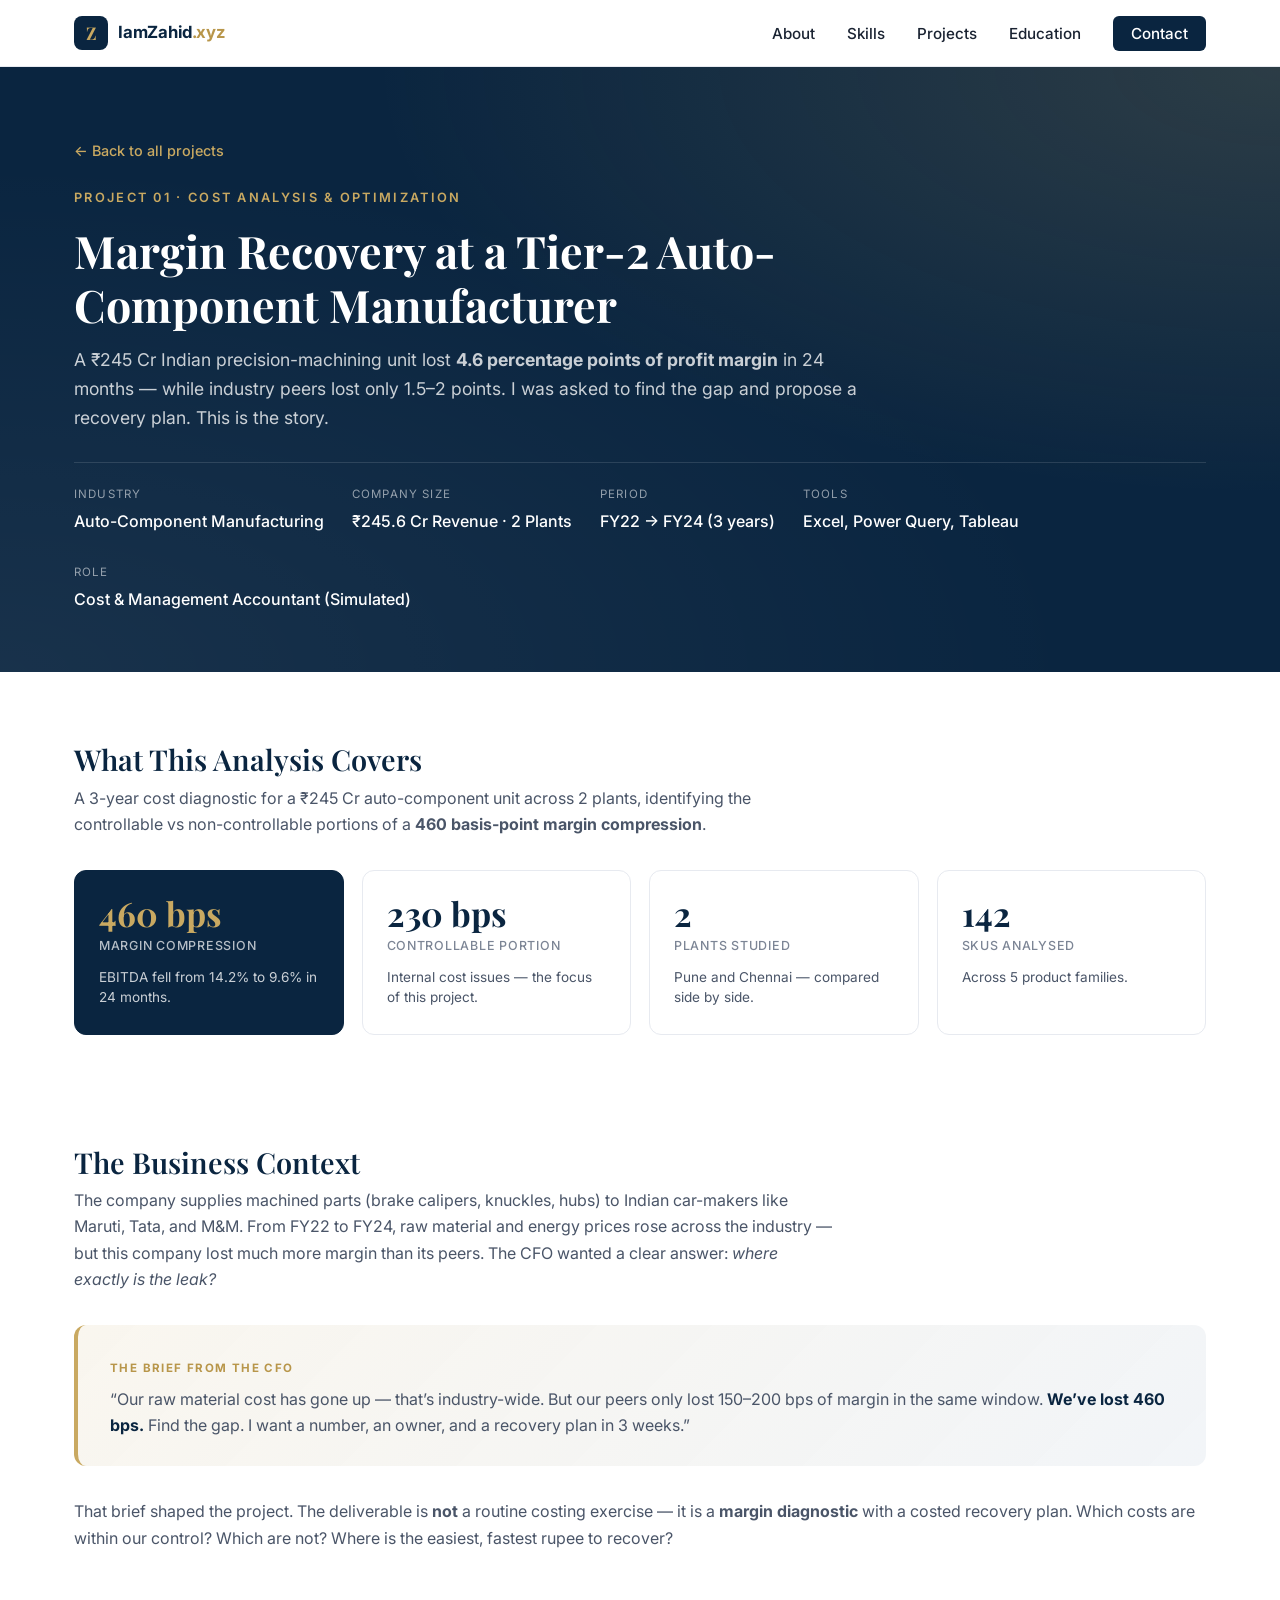
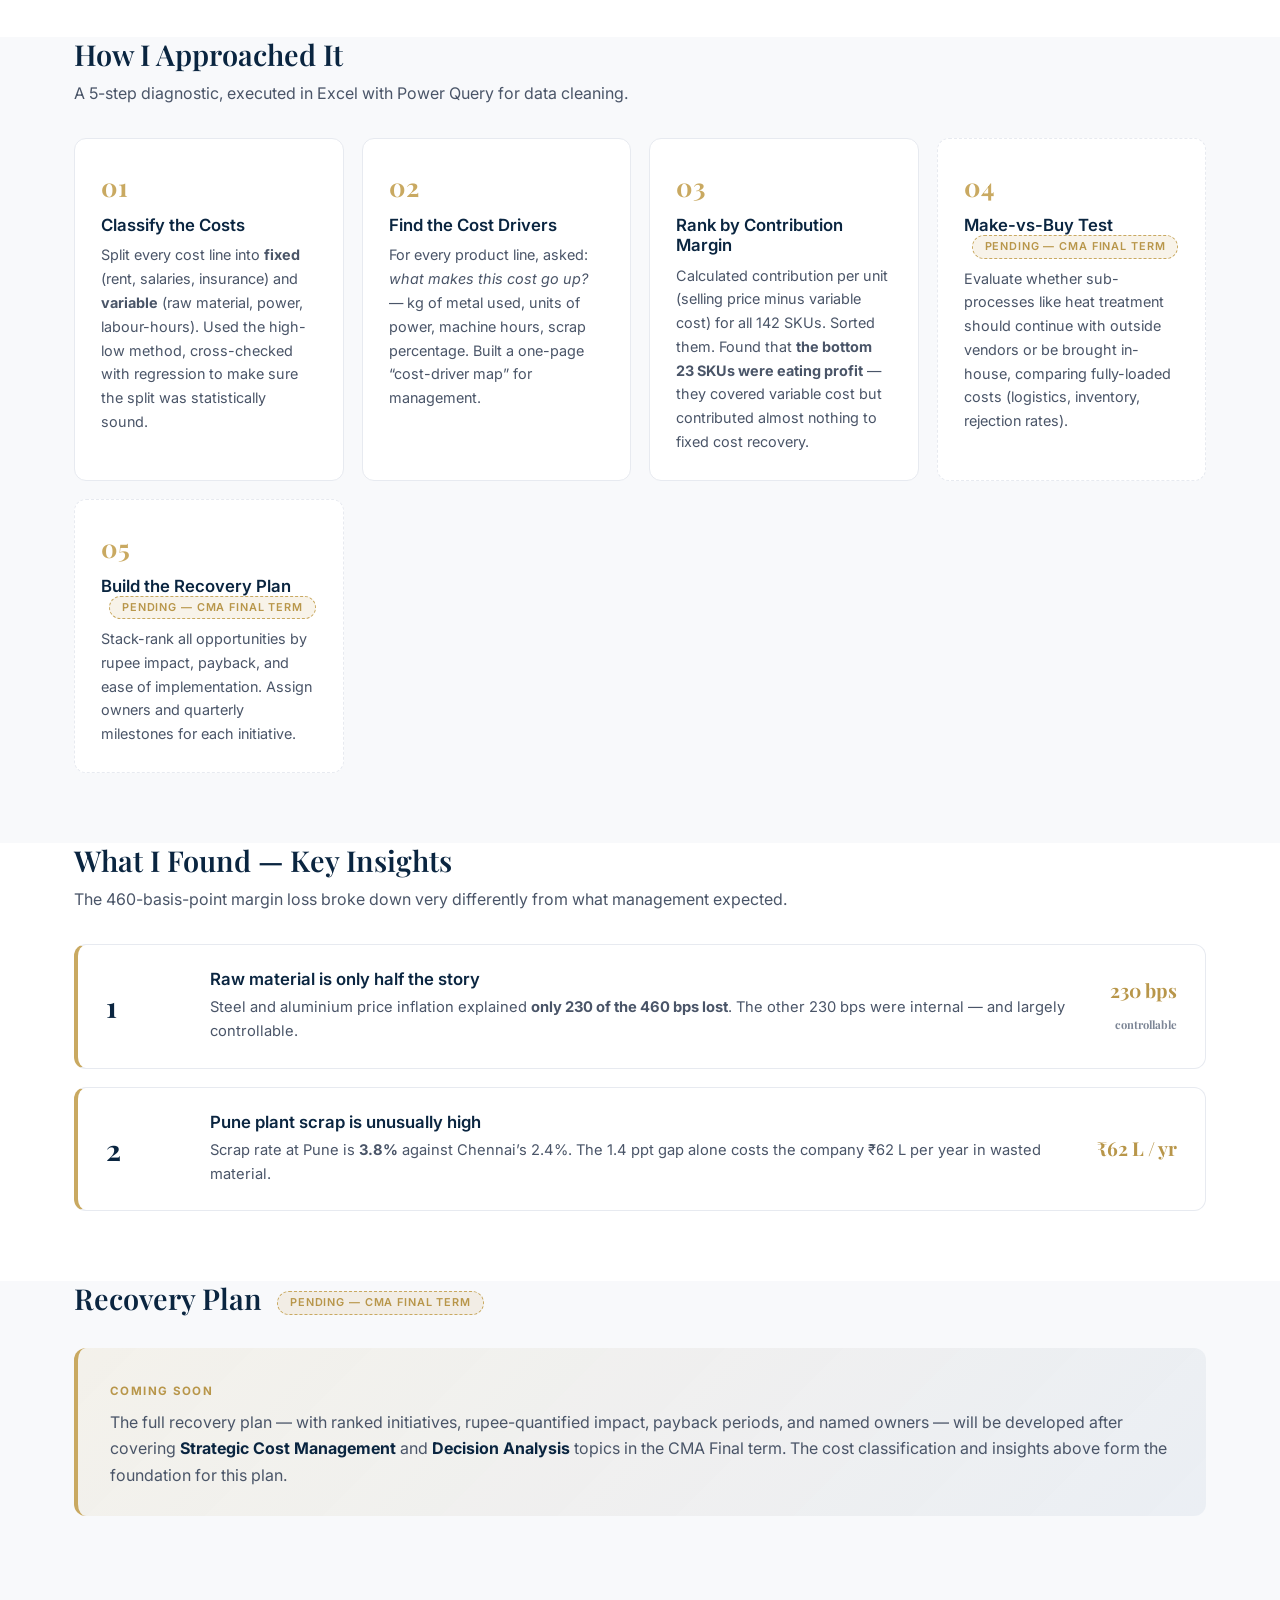
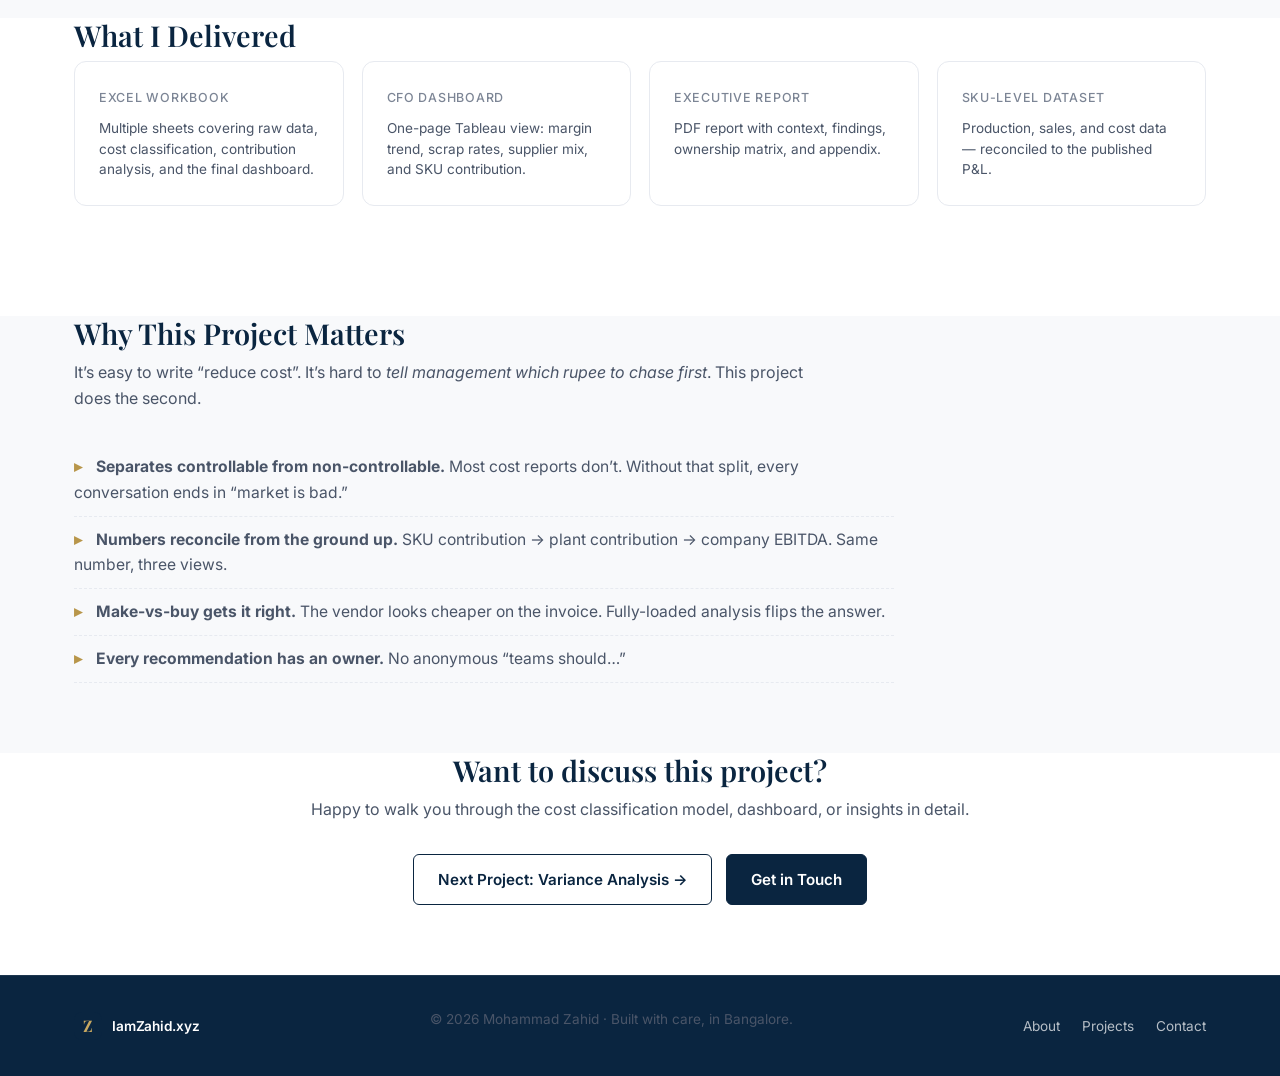
==== project-1.html @ cfb7970d "Initial commit: CMA portfolio website for IamZahid.xyz - Landing page with profile, skills, educatio" ====
<!DOCTYPE html>
<html lang="en">
<head>
  <meta charset="UTF-8" />
  <meta name="viewport" content="width=device-width, initial-scale=1.0" />
  <meta name="description" content="Project 1 — Cost Analysis & Optimization for an Indian auto-component manufacturer. ₹2.18 Cr/year savings identified through cost-driver analysis." />
  <title>Project 1 · Margin Recovery — Auto-Component Maker · IamZahid.xyz</title>

  <link rel="preconnect" href="https://fonts.googleapis.com" />
  <link rel="preconnect" href="https://fonts.gstatic.com" crossorigin />
  <link href="https://fonts.googleapis.com/css2?family=Inter:wght@300;400;500;600;700&family=Playfair+Display:wght@500;600;700&display=swap" rel="stylesheet" />
  <link rel="stylesheet" href="styles.css" />
  <link rel="icon" type="image/svg+xml" href="data:image/svg+xml,%3Csvg xmlns='http://www.w3.org/2000/svg' viewBox='0 0 100 100'%3E%3Crect width='100' height='100' rx='20' fill='%230a2540'/%3E%3Ctext x='50' y='66' font-family='Georgia, serif' font-size='52' font-weight='bold' text-anchor='middle' fill='%23c9a961'%3EZ%3C/text%3E%3C/svg%3E" />
</head>
<body>

  <!-- ───── NAV ───── -->
  <header class="nav">
    <div class="container nav-inner">
      <a href="index.html" class="brand">
        <span class="brand-mark">Z</span>
        <span class="brand-text">IamZahid<span class="brand-dot">.xyz</span></span>
      </a>
      <nav>
        <button class="nav-toggle" aria-label="Toggle menu" aria-expanded="false">
          <span></span><span></span><span></span>
        </button>
        <ul class="nav-links">
          <li><a href="index.html#about">About</a></li>
          <li><a href="index.html#skills">Skills</a></li>
          <li><a href="index.html#projects">Projects</a></li>
          <li><a href="index.html#education">Education</a></li>
          <li><a href="index.html#contact" class="nav-cta">Contact</a></li>
        </ul>
      </nav>
    </div>
  </header>

  <!-- ───── PROJECT HERO ───── -->
  <section class="proj-hero">
    <div class="container">
      <a href="index.html#projects" class="proj-back">← Back to all projects</a>
      <p class="eyebrow">Project 01 · Cost Analysis &amp; Optimization</p>
      <h1>Margin Recovery at a Tier-2 Auto-Component Manufacturer</h1>
      <p class="subtitle">
        A ₹245 Cr Indian precision-machining unit lost <strong>4.6 percentage points of profit margin</strong>
        in 24 months — while industry peers lost only 1.5–2 points. I was asked to find the gap and
        propose a recovery plan. This is the story.
      </p>

      <div class="proj-meta-row">
        <div><span class="ml">Industry</span><span class="mv">Auto-Component Manufacturing</span></div>
        <div><span class="ml">Company Size</span><span class="mv">₹245.6 Cr Revenue · 2 Plants</span></div>
        <div><span class="ml">Period</span><span class="mv">FY22 → FY24 (3 years)</span></div>
        <div><span class="ml">Tools</span><span class="mv">Excel, Power Query, Tableau</span></div>
        <div><span class="ml">Role</span><span class="mv">Cost &amp; Management Accountant (Simulated)</span></div>
      </div>
    </div>
  </section>

  <!-- ───── HEADLINE KPIs ───── -->
  <section class="proj-section">
    <div class="container">
      <h2>What This Analysis Covers</h2>
      <p class="lead">
        A 3-year cost diagnostic for a ₹245 Cr auto-component unit across 2 plants, identifying
        the controllable vs non-controllable portions of a <strong>460 basis-point margin compression</strong>.
      </p>

      <div class="kpi-strip">
        <div class="kpi-tile featured">
          <div class="kpi-num">460 bps</div>
          <div class="kpi-lab">Margin Compression</div>
          <p>EBITDA fell from 14.2% to 9.6% in 24 months.</p>
        </div>
        <div class="kpi-tile">
          <div class="kpi-num">230 bps</div>
          <div class="kpi-lab">Controllable Portion</div>
          <p>Internal cost issues — the focus of this project.</p>
        </div>
        <div class="kpi-tile">
          <div class="kpi-num">2</div>
          <div class="kpi-lab">Plants Studied</div>
          <p>Pune and Chennai — compared side by side.</p>
        </div>
        <div class="kpi-tile">
          <div class="kpi-num">142</div>
          <div class="kpi-lab">SKUs Analysed</div>
          <p>Across 5 product families.</p>
        </div>
      </div>
    </div>
  </section>

  <!-- ───── BUSINESS CONTEXT ───── -->
  <section class="proj-section">
    <div class="container">
      <h2>The Business Context</h2>
      <p class="lead">
        The company supplies machined parts (brake calipers, knuckles, hubs) to Indian car-makers like
        Maruti, Tata, and M&amp;M. From FY22 to FY24, raw material and energy prices rose across the
        industry — but this company lost much more margin than its peers. The CFO wanted a clear
        answer: <em>where exactly is the leak?</em>
      </p>

      <div class="callout">
        <span class="callout-tag">The Brief from the CFO</span>
        <p>
          “Our raw material cost has gone up — that’s industry-wide. But our peers only lost 150–200 bps
          of margin in the same window. <strong>We’ve lost 460 bps.</strong> Find the gap. I want a number,
          an owner, and a recovery plan in 3 weeks.”
        </p>
      </div>

      <p>
        That brief shaped the project. The deliverable is <strong>not</strong> a routine costing exercise —
        it is a <strong>margin diagnostic</strong> with a costed recovery plan. Which costs are within our
        control? Which are not? Where is the easiest, fastest rupee to recover?
      </p>
    </div>
  </section>

  <!-- ───── METHODOLOGY ───── -->
  <section class="proj-section section-alt">
    <div class="container">
      <h2>How I Approached It</h2>
      <p class="lead">A 5-step diagnostic, executed in Excel with Power Query for data cleaning.</p>

      <div class="steps">
        <div class="step">
          <h3>Classify the Costs</h3>
          <p>
            Split every cost line into <strong>fixed</strong> (rent, salaries, insurance) and
            <strong>variable</strong> (raw material, power, labour-hours). Used the high-low method,
            cross-checked with regression to make sure the split was statistically sound.
          </p>
        </div>
        <div class="step">
          <h3>Find the Cost Drivers</h3>
          <p>
            For every product line, asked: <em>what makes this cost go up?</em> — kg of metal used, units
            of power, machine hours, scrap percentage. Built a one-page “cost-driver map” for management.
          </p>
        </div>
        <div class="step">
          <h3>Rank by Contribution Margin</h3>
          <p>
            Calculated contribution per unit (selling price minus variable cost) for all 142 SKUs.
            Sorted them. Found that <strong>the bottom 23 SKUs were eating profit</strong> — they covered
            variable cost but contributed almost nothing to fixed cost recovery.
          </p>
        </div>
        <div class="step step-pending">
          <h3>Make-vs-Buy Test <span class="pending-badge">Pending — CMA Final Term</span></h3>
          <p>
            Evaluate whether sub-processes like heat treatment should continue with outside vendors or
            be brought in-house, comparing fully-loaded costs (logistics, inventory, rejection rates).
          </p>
        </div>
        <div class="step step-pending">
          <h3>Build the Recovery Plan <span class="pending-badge">Pending — CMA Final Term</span></h3>
          <p>
            Stack-rank all opportunities by rupee impact, payback, and ease of implementation. Assign
            owners and quarterly milestones for each initiative.
          </p>
        </div>
      </div>
    </div>
  </section>

  <!-- ───── KEY INSIGHTS ───── -->
  <section class="proj-section">
    <div class="container">
      <h2>What I Found — Key Insights</h2>
      <p class="lead">
        The 460-basis-point margin loss broke down very differently from what management expected.
      </p>

      <div class="insights">
        <div class="insight">
          <div class="num">1</div>
          <div>
            <h3>Raw material is only half the story</h3>
            <p>
              Steel and aluminium price inflation explained <strong>only 230 of the 460 bps lost</strong>.
              The other 230 bps were internal — and largely controllable.
            </p>
          </div>
          <div class="impact">230 bps<br><span style="font-size:.7rem;color:var(--c-text-mute);">controllable</span></div>
        </div>

        <div class="insight">
          <div class="num">2</div>
          <div>
            <h3>Pune plant scrap is unusually high</h3>
            <p>
              Scrap rate at Pune is <strong>3.8%</strong> against Chennai’s 2.4%. The 1.4 ppt gap alone
              costs the company ₹62 L per year in wasted material.
            </p>
          </div>
          <div class="impact">₹62 L / yr</div>
        </div>
      </div>
    </div>
  </section>

  <!-- ───── RECOMMENDATIONS (PENDING) ───── -->
  <section class="proj-section section-alt">
    <div class="container">
      <h2>Recovery Plan <span class="pending-badge">Pending — CMA Final Term</span></h2>
      <div class="callout">
        <span class="callout-tag">Coming Soon</span>
        <p>
          The full recovery plan — with ranked initiatives, rupee-quantified impact, payback periods,
          and named owners — will be developed after covering <strong>Strategic Cost Management</strong>
          and <strong>Decision Analysis</strong> topics in the CMA Final term. The cost classification
          and insights above form the foundation for this plan.
        </p>
      </div>
    </div>
  </section>

  <!-- ───── DELIVERABLES ───── -->
  <section class="proj-section">
    <div class="container">
      <h2>What I Delivered</h2>
      <div class="kpi-strip">
        <div class="kpi-tile">
          <div class="kpi-lab">Excel Workbook</div>
          <p>Multiple sheets covering raw data, cost classification, contribution analysis, and the final dashboard.</p>
        </div>
        <div class="kpi-tile">
          <div class="kpi-lab">CFO Dashboard</div>
          <p>One-page Tableau view: margin trend, scrap rates, supplier mix, and SKU contribution.</p>
        </div>
        <div class="kpi-tile">
          <div class="kpi-lab">Executive Report</div>
          <p>PDF report with context, findings, ownership matrix, and appendix.</p>
        </div>
        <div class="kpi-tile">
          <div class="kpi-lab">SKU-Level Dataset</div>
          <p>Production, sales, and cost data — reconciled to the published P&amp;L.</p>
        </div>
      </div>
    </div>
  </section>

  <!-- ───── WHY IT MATTERS ───── -->
  <section class="proj-section section-alt">
    <div class="container">
      <h2>Why This Project Matters</h2>
      <p class="lead">It’s easy to write “reduce cost”. It’s hard to <em>tell management which rupee to chase first</em>. This project does the second.</p>

      <ul class="about-list" style="max-width: 820px;">
        <li><span class="tick">▸</span> <strong>Separates controllable from non-controllable.</strong> Most cost reports don’t. Without that split, every conversation ends in “market is bad.”</li>
        <li><span class="tick">▸</span> <strong>Numbers reconcile from the ground up.</strong> SKU contribution → plant contribution → company EBITDA. Same number, three views.</li>
        <li><span class="tick">▸</span> <strong>Make-vs-buy gets it right.</strong> The vendor looks cheaper on the invoice. Fully-loaded analysis flips the answer.</li>
        <li><span class="tick">▸</span> <strong>Every recommendation has an owner.</strong> No anonymous “teams should…”</li>
      </ul>
    </div>
  </section>

  <!-- ───── CTA ───── -->
  <section class="proj-section">
    <div class="container" style="text-align:center;">
      <h2>Want to discuss this project?</h2>
      <p class="lead" style="margin-left:auto;margin-right:auto;">
        Happy to walk you through the cost classification model, dashboard, or insights in detail.
      </p>
      <div style="display:flex;gap:14px;justify-content:center;flex-wrap:wrap;margin-top:20px;">
        <a href="project-2.html" class="btn btn-ghost">Next Project: Variance Analysis →</a>
        <a href="index.html#contact" class="btn btn-primary">Get in Touch</a>
      </div>
    </div>
  </section>

  <!-- ───── FOOTER ───── -->
  <footer class="footer">
    <div class="container footer-inner">
      <div>
        <span class="brand-mark sm">Z</span>
        <span class="footer-brand">IamZahid.xyz</span>
      </div>
      <p>© <span id="year"></span> Mohammad Zahid · Built with care, in Bangalore.</p>
      <ul class="footer-links">
        <li><a href="index.html#about">About</a></li>
        <li><a href="index.html#projects">Projects</a></li>
        <li><a href="index.html#contact">Contact</a></li>
      </ul>
    </div>
  </footer>

  <script src="script.js"></script>
</body>
</html>
---- styles.css ----
/* =========================================================
   IamZahid.xyz — Stylesheet
   Finance-professional theme · Navy + Gold + Cream
   ========================================================= */

/* ----- 1. Design tokens ----- */
:root {
  --c-navy:      #0a2540;
  --c-navy-2:    #14365e;
  --c-navy-3:    #1f4f86;
  --c-gold:      #c9a961;
  --c-gold-2:    #b8964a;
  --c-cream:     #f7f4ec;
  --c-bg:        #ffffff;
  --c-bg-alt:    #f8f9fb;
  --c-line:      #e7eaf0;
  --c-text:      #1a2332;
  --c-text-soft: #4a5568;
  --c-text-mute: #7c8595;
  --c-success:   #2f9e55;
  --c-danger:    #d04545;

  --shadow-sm: 0 1px 2px rgba(10, 37, 64, 0.06);
  --shadow-md: 0 6px 24px rgba(10, 37, 64, 0.08);
  --shadow-lg: 0 18px 50px rgba(10, 37, 64, 0.12);

  --radius-sm: 6px;
  --radius-md: 12px;
  --radius-lg: 18px;

  --font-body: 'Inter', -apple-system, BlinkMacSystemFont, 'Segoe UI', Roboto, sans-serif;
  --font-display: 'Playfair Display', Georgia, serif;
  --font-mono: 'JetBrains Mono', 'Menlo', 'Consolas', monospace;
}

/* ----- 2. Reset / base ----- */
* { box-sizing: border-box; }
*::before, *::after { box-sizing: border-box; }

html { scroll-behavior: smooth; }
body {
  margin: 0;
  font-family: var(--font-body);
  font-size: 16px;
  line-height: 1.65;
  color: var(--c-text);
  background: var(--c-bg);
  -webkit-font-smoothing: antialiased;
  -moz-osx-font-smoothing: grayscale;
}

img { max-width: 100%; display: block; }
a { color: var(--c-navy-3); text-decoration: none; transition: color .2s ease; }
a:hover { color: var(--c-gold-2); }

h1, h2, h3, h4 { color: var(--c-navy); font-weight: 600; line-height: 1.2; margin: 0 0 .6em; }
h1 { font-family: var(--font-display); font-size: clamp(2.2rem, 4.5vw, 3.6rem); font-weight: 700; }
h2 { font-family: var(--font-display); font-size: clamp(1.7rem, 3vw, 2.4rem); }
h3 { font-size: 1.2rem; }

p { margin: 0 0 1em; color: var(--c-text-soft); }

ul { margin: 0; padding: 0; list-style: none; }

.container {
  max-width: 1180px;
  margin: 0 auto;
  padding: 0 24px;
}

/* ----- 3. Buttons ----- */
.btn {
  display: inline-block;
  padding: 12px 24px;
  font-weight: 600;
  font-size: .95rem;
  border-radius: var(--radius-sm);
  border: 1.5px solid transparent;
  cursor: pointer;
  transition: all .2s ease;
  text-align: center;
}
.btn-primary { background: var(--c-navy); color: #fff; border-color: var(--c-navy); }
.btn-primary:hover { background: var(--c-navy-2); border-color: var(--c-navy-2); color: #fff; transform: translateY(-1px); box-shadow: var(--shadow-md); }
.btn-ghost { background: transparent; color: var(--c-navy); border-color: var(--c-navy); }
.btn-ghost:hover { background: var(--c-navy); color: #fff; }
.btn-sm { padding: 9px 18px; font-size: .85rem; }
.btn-gold { background: var(--c-gold); color: var(--c-navy); border-color: var(--c-gold); }
.btn-gold:hover { background: var(--c-gold-2); border-color: var(--c-gold-2); color: var(--c-navy); }

/* ----- 4. Navigation ----- */
.nav {
  position: sticky;
  top: 0;
  z-index: 50;
  background: rgba(255, 255, 255, 0.95);
  backdrop-filter: blur(10px);
  -webkit-backdrop-filter: blur(10px);
  border-bottom: 1px solid var(--c-line);
}
.nav-inner {
  display: flex;
  align-items: center;
  justify-content: space-between;
  padding: 16px 24px;
}
.brand { display: flex; align-items: center; gap: 10px; font-weight: 700; color: var(--c-navy); font-size: 1.05rem; }
.brand-mark {
  display: inline-flex;
  align-items: center;
  justify-content: center;
  width: 34px; height: 34px;
  background: var(--c-navy);
  color: var(--c-gold);
  border-radius: 8px;
  font-family: var(--font-display);
  font-weight: 700;
  font-size: 1.1rem;
}
.brand-mark.sm { width: 28px; height: 28px; font-size: 1rem; }
.brand-text { letter-spacing: -0.01em; }
.brand-dot { color: var(--c-gold-2); }

.nav-links {
  display: flex;
  gap: 32px;
  align-items: center;
}
.nav-links a {
  color: var(--c-text);
  font-weight: 500;
  font-size: .95rem;
  position: relative;
  padding: 4px 0;
}
.nav-links a:not(.nav-cta)::after {
  content: '';
  position: absolute; left: 0; bottom: -2px;
  width: 0; height: 2px;
  background: var(--c-gold);
  transition: width .25s ease;
}
.nav-links a:not(.nav-cta):hover::after { width: 100%; }
.nav-links .nav-cta {
  background: var(--c-navy);
  color: #fff;
  padding: 8px 18px;
  border-radius: var(--radius-sm);
}
.nav-links .nav-cta:hover { background: var(--c-navy-2); color: #fff; }

.nav-toggle {
  display: none;
  flex-direction: column;
  gap: 5px;
  width: 32px; height: 32px;
  border: 0; background: transparent;
  cursor: pointer;
  padding: 6px 4px;
}
.nav-toggle span { display: block; height: 2px; background: var(--c-navy); border-radius: 1px; transition: all .25s ease; }

/* ----- 5. Hero ----- */
.hero {
  position: relative;
  padding: 80px 0 100px;
  background:
    radial-gradient(ellipse at top right, rgba(201, 169, 97, 0.10), transparent 50%),
    radial-gradient(ellipse at bottom left, rgba(31, 79, 134, 0.08), transparent 50%),
    var(--c-bg);
  overflow: hidden;
}
.hero::before {
  content: '';
  position: absolute;
  top: 0; left: 0; right: 0; bottom: 0;
  background-image:
    linear-gradient(var(--c-line) 1px, transparent 1px),
    linear-gradient(90deg, var(--c-line) 1px, transparent 1px);
  background-size: 60px 60px;
  opacity: 0.25;
  mask-image: radial-gradient(ellipse at center, black 30%, transparent 80%);
  -webkit-mask-image: radial-gradient(ellipse at center, black 30%, transparent 80%);
  pointer-events: none;
}
.hero-grid {
  position: relative;
  display: grid;
  grid-template-columns: 1.15fr 1fr;
  gap: 60px;
  align-items: center;
}
.eyebrow {
  font-size: .8rem;
  letter-spacing: 0.18em;
  text-transform: uppercase;
  color: var(--c-gold-2);
  font-weight: 600;
  margin: 0 0 16px;
}
.eyebrow-light { color: var(--c-gold); }
.hero-title { margin: 0 0 18px; }
.accent { color: var(--c-gold-2); font-style: italic; }
.hero-tagline {
  font-size: 1.2rem;
  color: var(--c-navy);
  font-weight: 500;
  line-height: 1.5;
  margin-bottom: 18px;
  max-width: 540px;
}
.hero-sub {
  font-size: 1rem;
  color: var(--c-text-soft);
  max-width: 540px;
  margin-bottom: 32px;
}
.hero-cta { display: flex; gap: 14px; flex-wrap: wrap; margin-bottom: 48px; }
.hero-stats {
  display: grid;
  grid-template-columns: repeat(3, auto);
  gap: 36px;
  align-items: end;
  border-top: 1px solid var(--c-line);
  padding-top: 24px;
}
.hero-stats li { display: flex; flex-direction: column; }
.hero-stats strong {
  font-family: var(--font-display);
  font-size: 1.7rem;
  color: var(--c-navy);
  font-weight: 700;
  line-height: 1;
  margin-bottom: 4px;
}
.hero-stats span { font-size: .8rem; color: var(--c-text-mute); }

/* Hero card (terminal-style) */
.hero-card-wrap { display: flex; justify-content: center; }
.hero-card {
  width: 100%;
  max-width: 460px;
  background: var(--c-navy);
  border-radius: var(--radius-md);
  box-shadow: var(--shadow-lg);
  overflow: hidden;
  transform: rotate(-1deg);
  transition: transform .4s ease;
}
.hero-card:hover { transform: rotate(0deg) translateY(-4px); }
.hero-card-top {
  display: flex;
  align-items: center;
  gap: 8px;
  padding: 14px 18px;
  background: var(--c-navy-2);
  border-bottom: 1px solid rgba(255, 255, 255, 0.08);
}
.dot { width: 12px; height: 12px; border-radius: 50%; }
.dot-r { background: #ff5f56; }
.dot-y { background: #ffbd2e; }
.dot-g { background: #27c93f; }
.hero-card-title {
  margin-left: 12px;
  font-family: var(--font-mono);
  font-size: .8rem;
  color: rgba(255, 255, 255, 0.55);
}
.hero-card-body { padding: 22px; }
.code-block {
  margin: 0;
  font-family: var(--font-mono);
  font-size: .88rem;
  line-height: 1.8;
  color: rgba(255, 255, 255, 0.92);
  white-space: pre;
  overflow-x: auto;
}
.c-key { color: var(--c-gold); }
.c-ok { color: #54e386; }

/* ----- 6. Sections ----- */
.section { padding: 90px 0; }
.section-alt { background: var(--c-bg-alt); }
.section-head { max-width: 720px; margin: 0 0 48px; }
.section-head h2 { margin-bottom: 12px; }
.section-lead { font-size: 1.05rem; color: var(--c-text-soft); }

/* ----- 7. About ----- */
.about-grid {
  display: grid;
  grid-template-columns: 1.5fr 1fr;
  gap: 48px;
  align-items: start;
}
.about-text p { font-size: 1.02rem; }
.about-list { margin-top: 20px; }
.about-list li {
  padding: 10px 0;
  color: var(--c-text-soft);
  border-bottom: 1px dashed var(--c-line);
  font-size: .98rem;
}
.tick { color: var(--c-gold-2); font-weight: 700; margin-right: 10px; }

.about-card {
  background: var(--c-navy);
  color: #fff;
  padding: 32px;
  border-radius: var(--radius-md);
  box-shadow: var(--shadow-md);
}
.about-card h3 {
  color: var(--c-gold);
  font-family: var(--font-display);
  font-size: 1.3rem;
  margin-bottom: 20px;
}
.kv {
  margin: 0 0 24px;
  display: grid;
  grid-template-columns: auto 1fr;
  gap: 8px 20px;
  font-size: .92rem;
}
.kv dt { color: rgba(255, 255, 255, 0.6); font-weight: 500; }
.kv dd { margin: 0; color: #fff; font-weight: 500; }

/* ----- 8. Skills ----- */
.skills-grid {
  display: grid;
  grid-template-columns: repeat(auto-fit, minmax(240px, 1fr));
  gap: 20px;
  margin-bottom: 36px;
}
.skill-card {
  background: #fff;
  padding: 28px 24px;
  border-radius: var(--radius-md);
  border: 1px solid var(--c-line);
  transition: all .25s ease;
}
.skill-card:hover {
  border-color: var(--c-gold);
  box-shadow: var(--shadow-md);
  transform: translateY(-3px);
}
.skill-card h3 {
  font-size: 1.05rem;
  color: var(--c-navy);
  margin-bottom: 14px;
  padding-bottom: 12px;
  border-bottom: 2px solid var(--c-gold);
  display: inline-block;
}
.skill-card ul li {
  padding: 6px 0;
  color: var(--c-text-soft);
  font-size: .92rem;
  position: relative;
  padding-left: 18px;
}
.skill-card ul li::before {
  content: '▹';
  position: absolute;
  left: 0;
  color: var(--c-gold-2);
}

.pills {
  display: flex;
  gap: 10px;
  flex-wrap: wrap;
  justify-content: center;
}
.pill {
  background: #fff;
  border: 1px solid var(--c-line);
  color: var(--c-navy);
  padding: 8px 18px;
  border-radius: 999px;
  font-size: .85rem;
  font-weight: 500;
  transition: all .2s ease;
}
.pill:hover { background: var(--c-navy); color: #fff; border-color: var(--c-navy); }

/* ----- 9. Projects ----- */
.projects-grid {
  display: grid;
  grid-template-columns: repeat(auto-fit, minmax(380px, 1fr));
  gap: 28px;
  margin-top: 40px;
}
.project-card {
  background: #fff;
  border: 1px solid var(--c-line);
  border-radius: var(--radius-lg);
  padding: 32px;
  transition: all .3s ease;
  position: relative;
  overflow: hidden;
  display: flex;
  flex-direction: column;
}
.project-card::before {
  content: '';
  position: absolute;
  top: 0; left: 0; right: 0;
  height: 4px;
  background: linear-gradient(90deg, var(--c-navy) 0%, var(--c-gold) 100%);
  transform: scaleX(0);
  transform-origin: left;
  transition: transform .4s ease;
}
.project-card:hover {
  box-shadow: var(--shadow-lg);
  transform: translateY(-4px);
  border-color: transparent;
}
.project-card:hover::before { transform: scaleX(1); }

.project-card-head {
  display: flex;
  justify-content: space-between;
  align-items: center;
  margin-bottom: 18px;
}
.project-num {
  font-family: var(--font-display);
  font-size: 2.4rem;
  font-weight: 700;
  color: var(--c-gold);
  line-height: 1;
}
.project-tag {
  font-size: .72rem;
  font-weight: 600;
  letter-spacing: 0.1em;
  text-transform: uppercase;
  padding: 6px 12px;
  border-radius: var(--radius-sm);
}
.tag-cost { background: rgba(31, 79, 134, 0.10); color: var(--c-navy); }
.tag-budget { background: rgba(201, 169, 97, 0.18); color: var(--c-gold-2); }

.project-card h3 {
  font-family: var(--font-display);
  font-size: 1.45rem;
  line-height: 1.3;
  margin-bottom: 14px;
}
.project-blurb {
  font-size: .98rem;
  color: var(--c-text-soft);
  margin-bottom: 22px;
  flex-grow: 0;
}

.project-stats {
  display: grid;
  grid-template-columns: repeat(3, 1fr);
  gap: 12px;
  padding: 18px;
  background: var(--c-bg-alt);
  border-radius: var(--radius-md);
  margin-bottom: 22px;
}
.project-stats li { text-align: center; }
.stat-num {
  display: block;
  font-family: var(--font-display);
  font-size: 1.3rem;
  font-weight: 700;
  color: var(--c-navy);
  line-height: 1.1;
  margin-bottom: 4px;
}
.stat-label {
  display: block;
  font-size: .72rem;
  color: var(--c-text-mute);
  line-height: 1.3;
}

.project-meta {
  display: flex;
  flex-direction: column;
  gap: 6px;
  margin-bottom: 24px;
  font-size: .85rem;
  color: var(--c-text-soft);
}
.project-meta strong { color: var(--c-navy); font-weight: 600; }

.projects-footnote {
  text-align: center;
  margin-top: 40px;
  font-size: .9rem;
  color: var(--c-text-mute);
  font-style: italic;
}

/* ----- 10. Timeline (Education) ----- */
.timeline {
  position: relative;
  padding-left: 32px;
  max-width: 720px;
  margin: 0 auto;
}
.timeline::before {
  content: '';
  position: absolute;
  left: 12px; top: 8px; bottom: 8px;
  width: 2px;
  background: var(--c-line);
}
.timeline > li {
  position: relative;
  padding: 0 0 32px 32px;
}
.timeline > li:last-child { padding-bottom: 0; }
.t-dot {
  position: absolute;
  left: -25px; top: 6px;
  width: 14px; height: 14px;
  border-radius: 50%;
  background: var(--c-gold);
  border: 3px solid var(--c-cream);
  box-shadow: 0 0 0 2px var(--c-gold);
}
.t-content { background: #fff; padding: 20px 24px; border-radius: var(--radius-md); border: 1px solid var(--c-line); }
.t-date {
  display: inline-block;
  font-size: .75rem;
  font-weight: 600;
  letter-spacing: 0.08em;
  text-transform: uppercase;
  color: var(--c-gold-2);
  background: rgba(201, 169, 97, 0.10);
  padding: 3px 10px;
  border-radius: var(--radius-sm);
  margin-bottom: 8px;
}
.t-content h3 {
  font-size: 1.15rem;
  margin-bottom: 4px;
}
.t-content p { font-size: .92rem; margin-bottom: 0; }
.t-note { font-size: .86rem; color: var(--c-text-mute) !important; margin-top: 4px !important; }

/* ----- 11. Contact ----- */
.contact-card {
  background: var(--c-navy);
  color: #fff;
  border-radius: var(--radius-lg);
  padding: 56px;
  display: grid;
  grid-template-columns: 1.4fr 1fr;
  gap: 48px;
  align-items: center;
  position: relative;
  overflow: hidden;
}
.contact-card::before {
  content: '';
  position: absolute;
  top: -100px; right: -100px;
  width: 280px; height: 280px;
  background: radial-gradient(circle, rgba(201, 169, 97, 0.18), transparent 70%);
  pointer-events: none;
}
.contact-card h2 { color: #fff; }
.contact-lead { color: rgba(255, 255, 255, 0.78); font-size: 1rem; margin-bottom: 0; }

.contact-list { position: relative; }
.contact-list li {
  display: flex;
  align-items: flex-start;
  gap: 16px;
  padding: 14px 0;
  border-bottom: 1px solid rgba(255, 255, 255, 0.10);
}
.contact-list li:last-child { border-bottom: 0; }
.c-icon {
  display: inline-flex;
  align-items: center;
  justify-content: center;
  width: 38px; height: 38px;
  border-radius: 50%;
  background: rgba(201, 169, 97, 0.18);
  color: var(--c-gold);
  font-size: 1.1rem;
  flex-shrink: 0;
}
.contact-list .c-label {
  display: block;
  font-size: .72rem;
  letter-spacing: 0.1em;
  text-transform: uppercase;
  color: rgba(255, 255, 255, 0.55);
  margin-bottom: 2px;
}
.contact-list a { color: #fff; font-weight: 500; }
.contact-list a:hover { color: var(--c-gold); }
.contact-list span:not(.c-icon):not(.c-label) { color: #fff; }

/* ----- 12. Footer ----- */
.footer {
  background: var(--c-navy);
  color: rgba(255, 255, 255, 0.7);
  padding: 32px 0;
  font-size: .85rem;
  border-top: 1px solid rgba(255, 255, 255, 0.08);
}
.footer-inner {
  display: flex;
  justify-content: space-between;
  align-items: center;
  flex-wrap: wrap;
  gap: 16px;
}
.footer-inner > div:first-child { display: flex; align-items: center; gap: 10px; color: #fff; font-weight: 600; }
.footer-brand { letter-spacing: -0.01em; }
.footer-links { display: flex; gap: 22px; }
.footer-links a { color: rgba(255, 255, 255, 0.7); }
.footer-links a:hover { color: var(--c-gold); }

/* =========================================================
   PROJECT-DETAIL PAGES (project-1.html / project-2.html)
   ========================================================= */
.proj-hero {
  background: var(--c-navy);
  color: #fff;
  padding: 70px 0 60px;
  position: relative;
  overflow: hidden;
}
.proj-hero::before {
  content: '';
  position: absolute;
  inset: 0;
  background:
    radial-gradient(ellipse at top right, rgba(201, 169, 97, 0.18), transparent 50%),
    radial-gradient(ellipse at bottom left, rgba(255, 255, 255, 0.06), transparent 60%);
  pointer-events: none;
}
.proj-hero .container { position: relative; }
.proj-back {
  display: inline-flex;
  align-items: center;
  gap: 6px;
  color: var(--c-gold);
  font-size: .9rem;
  font-weight: 500;
  margin-bottom: 24px;
}
.proj-back:hover { color: #fff; }
.proj-hero .eyebrow { color: var(--c-gold); }
.proj-hero h1 {
  color: #fff;
  font-size: clamp(1.9rem, 3.6vw, 2.8rem);
  margin-bottom: 14px;
  max-width: 900px;
}
.proj-hero .subtitle {
  font-size: 1.1rem;
  color: rgba(255, 255, 255, 0.78);
  max-width: 800px;
  margin-bottom: 30px;
}
.proj-meta-row {
  display: flex;
  gap: 28px;
  flex-wrap: wrap;
  padding-top: 22px;
  border-top: 1px solid rgba(255, 255, 255, 0.12);
}
.proj-meta-row > div { display: flex; flex-direction: column; }
.proj-meta-row .ml { font-size: .72rem; letter-spacing: 0.1em; text-transform: uppercase; color: rgba(255, 255, 255, 0.55); margin-bottom: 4px; }
.proj-meta-row .mv { color: #fff; font-weight: 500; }

.proj-section { padding: 70px 0; }
.proj-section + .proj-section { padding-top: 0; }
.proj-section h2 {
  font-size: 1.8rem;
  margin-bottom: 8px;
}
.proj-section .lead { color: var(--c-text-soft); font-size: 1rem; max-width: 760px; margin-bottom: 32px; }

/* KPI strip */
.kpi-strip {
  display: grid;
  grid-template-columns: repeat(auto-fit, minmax(200px, 1fr));
  gap: 18px;
  margin-bottom: 40px;
}
.kpi-tile {
  background: #fff;
  border: 1px solid var(--c-line);
  border-radius: var(--radius-md);
  padding: 26px 24px;
  text-align: left;
  position: relative;
  overflow: hidden;
}
.kpi-tile.featured {
  background: var(--c-navy);
  color: #fff;
  border-color: var(--c-navy);
}
.kpi-tile.featured .kpi-num { color: var(--c-gold); }
.kpi-tile.featured .kpi-lab { color: rgba(255, 255, 255, 0.7); }
.kpi-num {
  font-family: var(--font-display);
  font-size: 2.1rem;
  font-weight: 700;
  color: var(--c-navy);
  line-height: 1;
  margin-bottom: 6px;
}
.kpi-lab {
  font-size: .78rem;
  letter-spacing: 0.06em;
  text-transform: uppercase;
  color: var(--c-text-mute);
  font-weight: 500;
}
.kpi-tile p { font-size: .85rem; margin-top: 10px; margin-bottom: 0; line-height: 1.5; }
.kpi-tile.featured p { color: rgba(255, 255, 255, 0.78); }

/* Step cards (methodology) */
.steps {
  display: grid;
  grid-template-columns: repeat(auto-fit, minmax(260px, 1fr));
  gap: 18px;
  counter-reset: step;
}
.step {
  background: #fff;
  border: 1px solid var(--c-line);
  border-radius: var(--radius-md);
  padding: 26px;
  position: relative;
  counter-increment: step;
}
.step::before {
  content: counter(step, decimal-leading-zero);
  font-family: var(--font-display);
  font-size: 1.6rem;
  font-weight: 700;
  color: var(--c-gold);
  display: block;
  margin-bottom: 8px;
}
.step h3 { font-size: 1.05rem; margin-bottom: 8px; }
.step p { font-size: .9rem; margin-bottom: 0; }

/* Insights list */
.insights {
  display: grid;
  gap: 18px;
}
.insight {
  display: grid;
  grid-template-columns: 80px 1fr auto;
  gap: 24px;
  align-items: center;
  background: #fff;
  border: 1px solid var(--c-line);
  border-left: 4px solid var(--c-gold);
  border-radius: var(--radius-md);
  padding: 24px 28px;
  transition: all .25s ease;
}
.insight:hover { transform: translateX(4px); box-shadow: var(--shadow-md); }
.insight .num {
  font-family: var(--font-display);
  font-size: 1.8rem;
  font-weight: 700;
  color: var(--c-navy);
  line-height: 1;
}
.insight h3 { font-size: 1.05rem; margin-bottom: 6px; }
.insight p { font-size: .92rem; margin: 0; }
.insight .impact {
  font-family: var(--font-display);
  font-size: 1.2rem;
  font-weight: 700;
  color: var(--c-gold-2);
  text-align: right;
  white-space: nowrap;
}

/* Recommendations table */
.rec-table-wrap { overflow-x: auto; border-radius: var(--radius-md); border: 1px solid var(--c-line); }
.rec-table {
  width: 100%;
  border-collapse: collapse;
  background: #fff;
  font-size: .92rem;
  min-width: 640px;
}
.rec-table thead {
  background: var(--c-navy);
  color: #fff;
}
.rec-table th, .rec-table td {
  padding: 14px 18px;
  text-align: left;
  border-bottom: 1px solid var(--c-line);
}
.rec-table th { font-weight: 600; font-size: .8rem; letter-spacing: 0.05em; text-transform: uppercase; }
.rec-table tbody tr:last-child td { border-bottom: 0; }
.rec-table tbody tr:hover { background: var(--c-bg-alt); }
.rec-table .rupees { font-weight: 600; color: var(--c-navy); white-space: nowrap; }
.rec-table .total-row { background: var(--c-bg-alt) !important; font-weight: 700; }
.rec-table .total-row td { color: var(--c-navy); }

/* Bridge bars (variance bridge) */
.bridge {
  background: #fff;
  border: 1px solid var(--c-line);
  border-radius: var(--radius-md);
  padding: 32px;
  font-family: var(--font-mono);
}
.bridge-row {
  display: grid;
  grid-template-columns: 220px 1fr 110px;
  gap: 16px;
  align-items: center;
  padding: 10px 0;
  font-size: .9rem;
  border-bottom: 1px dashed var(--c-line);
}
.bridge-row:last-child { border-bottom: 0; }
.bridge-row.head, .bridge-row.foot {
  font-weight: 700;
  color: var(--c-navy);
  font-size: .98rem;
  border-bottom: 2px solid var(--c-navy);
  padding: 14px 0;
}
.bridge-row.foot { border-top: 2px solid var(--c-navy); border-bottom: 0; padding-top: 14px; margin-top: 8px; }
.bar-track {
  height: 22px;
  background: var(--c-bg-alt);
  border-radius: 4px;
  position: relative;
  overflow: hidden;
}
.bar-fill {
  position: absolute;
  top: 0;
  height: 100%;
  border-radius: 3px;
}
.bar-neg { background: linear-gradient(90deg, #d04545, #e07070); }
.bar-pos { background: linear-gradient(90deg, var(--c-success), #5cc97e); }
.bar-base { background: var(--c-navy); }
.bridge-row .label { color: var(--c-text); }
.bridge-row .value { text-align: right; font-weight: 600; color: var(--c-navy); }
.bridge-row .value.neg { color: var(--c-danger); }
.bridge-row .value.pos { color: var(--c-success); }

/* Callout box */
.callout {
  background: linear-gradient(135deg, rgba(201, 169, 97, 0.10), rgba(31, 79, 134, 0.06));
  border-left: 4px solid var(--c-gold);
  border-radius: var(--radius-md);
  padding: 28px 32px;
  margin: 32px 0;
}
.callout p:last-child { margin-bottom: 0; }
.callout strong { color: var(--c-navy); }
.callout .callout-tag {
  display: inline-block;
  font-size: .72rem;
  letter-spacing: 0.12em;
  text-transform: uppercase;
  color: var(--c-gold-2);
  font-weight: 700;
  margin-bottom: 8px;
}

/* ----- 13. Responsive ----- */
@media (max-width: 980px) {
  .hero-grid { grid-template-columns: 1fr; gap: 40px; }
  .hero-photo-wrap { order: -1; }
  .hero-photo { width: 240px; height: 240px; }
  .hero-card-wrap { order: -1; }
  .hero-card { transform: none; max-width: 100%; }
  .about-grid { grid-template-columns: 1fr; }
  .contact-card { padding: 36px; grid-template-columns: 1fr; }
  .insight { grid-template-columns: 60px 1fr; }
  .insight .impact { grid-column: 1 / -1; text-align: left; }
  .bridge-row { grid-template-columns: 160px 1fr 90px; font-size: .82rem; }
}

@media (max-width: 720px) {
  .nav-toggle { display: flex; }
  .nav-links {
    position: absolute;
    top: 100%; left: 0; right: 0;
    flex-direction: column;
    gap: 0;
    background: #fff;
    border-bottom: 1px solid var(--c-line);
    box-shadow: var(--shadow-md);
    padding: 12px 0;
    max-height: 0;
    overflow: hidden;
    transition: max-height .3s ease;
  }
  .nav-links.open { max-height: 320px; }
  .nav-links li { width: 100%; padding: 0 24px; }
  .nav-links a { display: block; padding: 12px 0; }
  .nav-links .nav-cta { display: inline-block; margin: 8px 24px 12px; }

  .hero { padding: 60px 0 70px; }
  .hero-photo { width: 200px; height: 200px; border-width: 4px; }
  .hero-stats { grid-template-columns: 1fr 1fr; gap: 22px; }
  .section { padding: 60px 0; }
  .projects-grid { grid-template-columns: 1fr; }
  .project-card { padding: 28px 24px; }
  .project-stats { grid-template-columns: 1fr; gap: 16px; }
  .contact-card { padding: 32px 24px; }
  .footer-inner { flex-direction: column; text-align: center; }
  .bridge { padding: 20px; font-size: .8rem; }
  .bridge-row { grid-template-columns: 1fr; gap: 6px; padding: 12px 0; }
  .bar-track { height: 14px; }
  .insight { grid-template-columns: 1fr; gap: 8px; padding: 20px; }
}

/* ----- 14. Profile photo (hero) ----- */
.hero-photo-wrap { display: flex; justify-content: center; align-items: center; }
.hero-photo {
  width: 320px;
  height: 320px;
  border-radius: 50%;
  overflow: hidden;
  border: 5px solid var(--c-gold);
  box-shadow:
    0 0 0 8px rgba(201, 169, 97, 0.15),
    var(--shadow-lg);
  transition: transform .4s ease, box-shadow .4s ease;
}
.hero-photo:hover {
  transform: scale(1.03);
  box-shadow:
    0 0 0 10px rgba(201, 169, 97, 0.22),
    var(--shadow-lg);
}
.hero-photo img {
  width: 100%;
  height: 100%;
  object-fit: cover;
  object-position: center top;
}

/* ----- 15. Pending badges ----- */
.pending-badge {
  display: inline-block;
  font-family: var(--font-body);
  font-size: .68rem;
  font-weight: 600;
  letter-spacing: 0.08em;
  text-transform: uppercase;
  background: rgba(201, 169, 97, 0.14);
  color: var(--c-gold-2);
  padding: 4px 12px;
  border-radius: 999px;
  border: 1px dashed var(--c-gold);
  vertical-align: middle;
  margin-left: 8px;
}
.step-pending {
  position: relative;
  opacity: 0.72;
  border-style: dashed;
}

/* Reduced motion */
@media (prefers-reduced-motion: reduce) {
  * { animation: none !important; transition: none !important; }
  html { scroll-behavior: auto; }
}
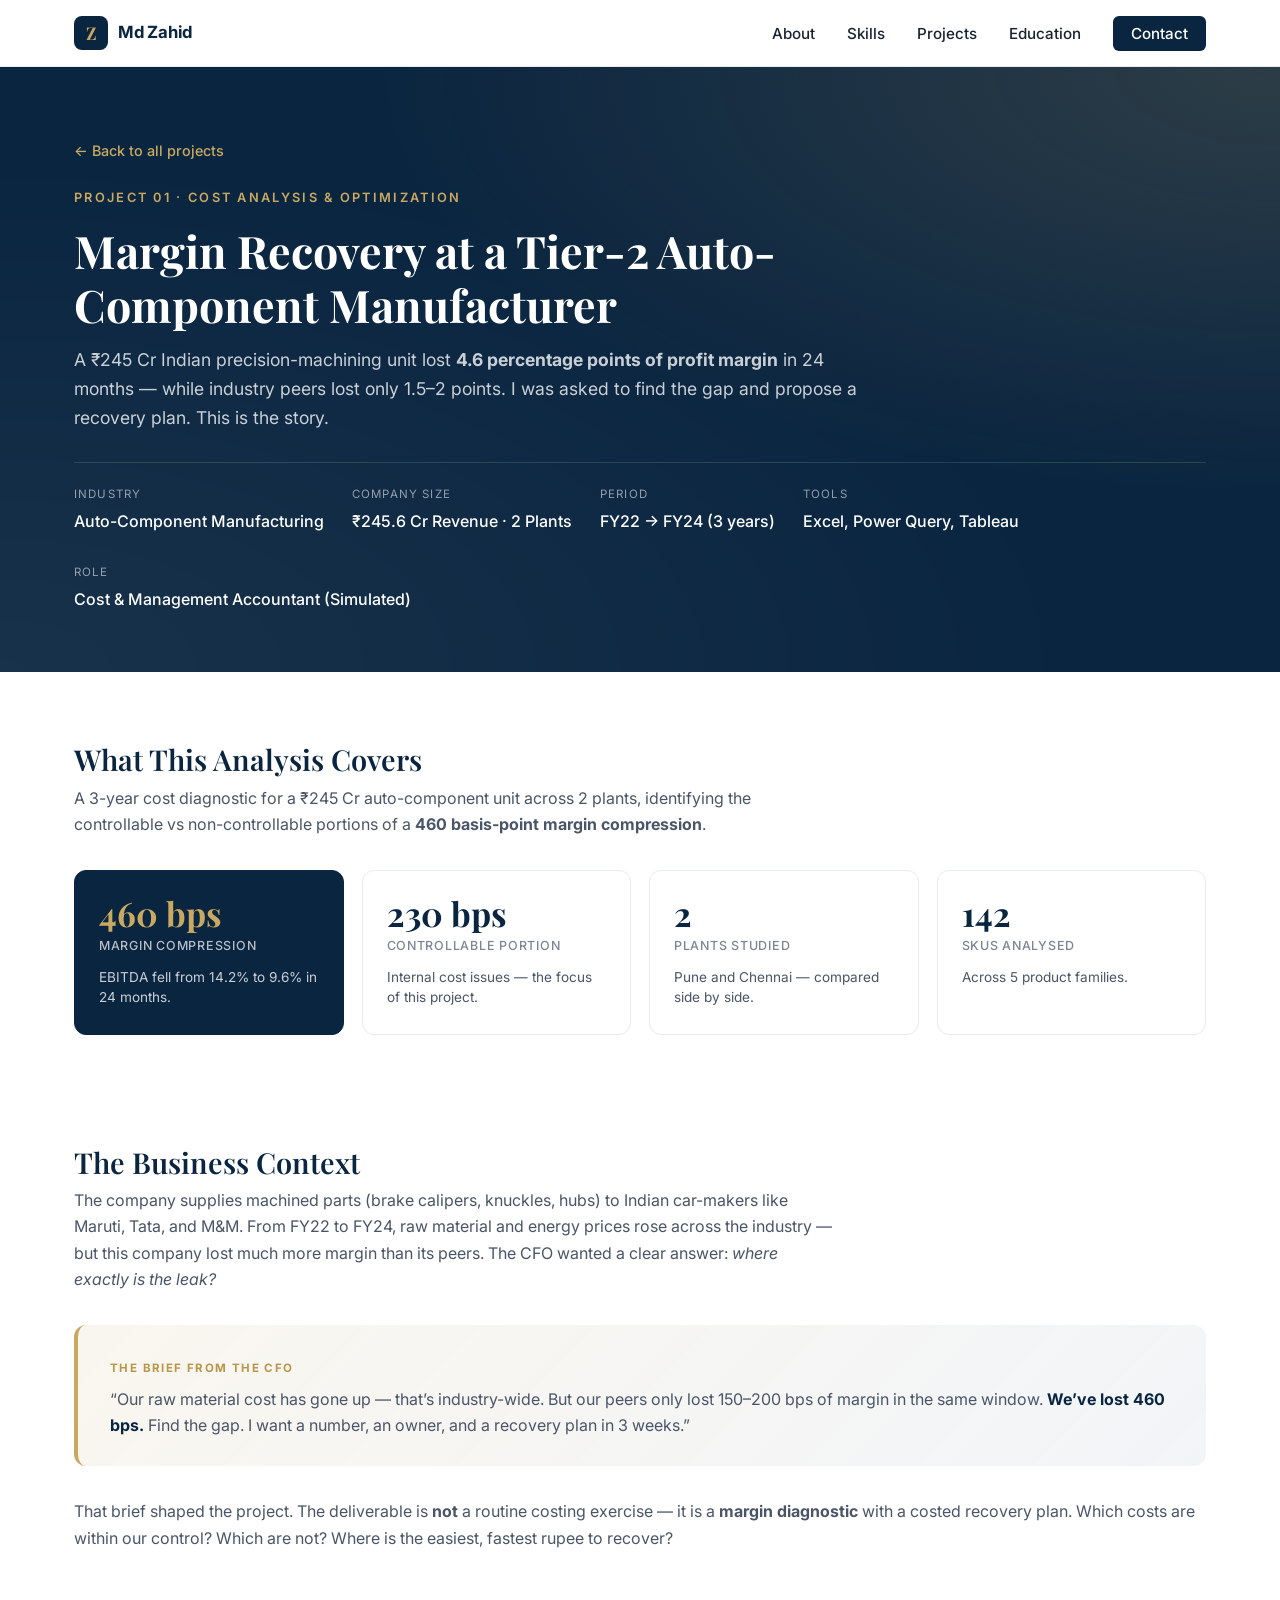
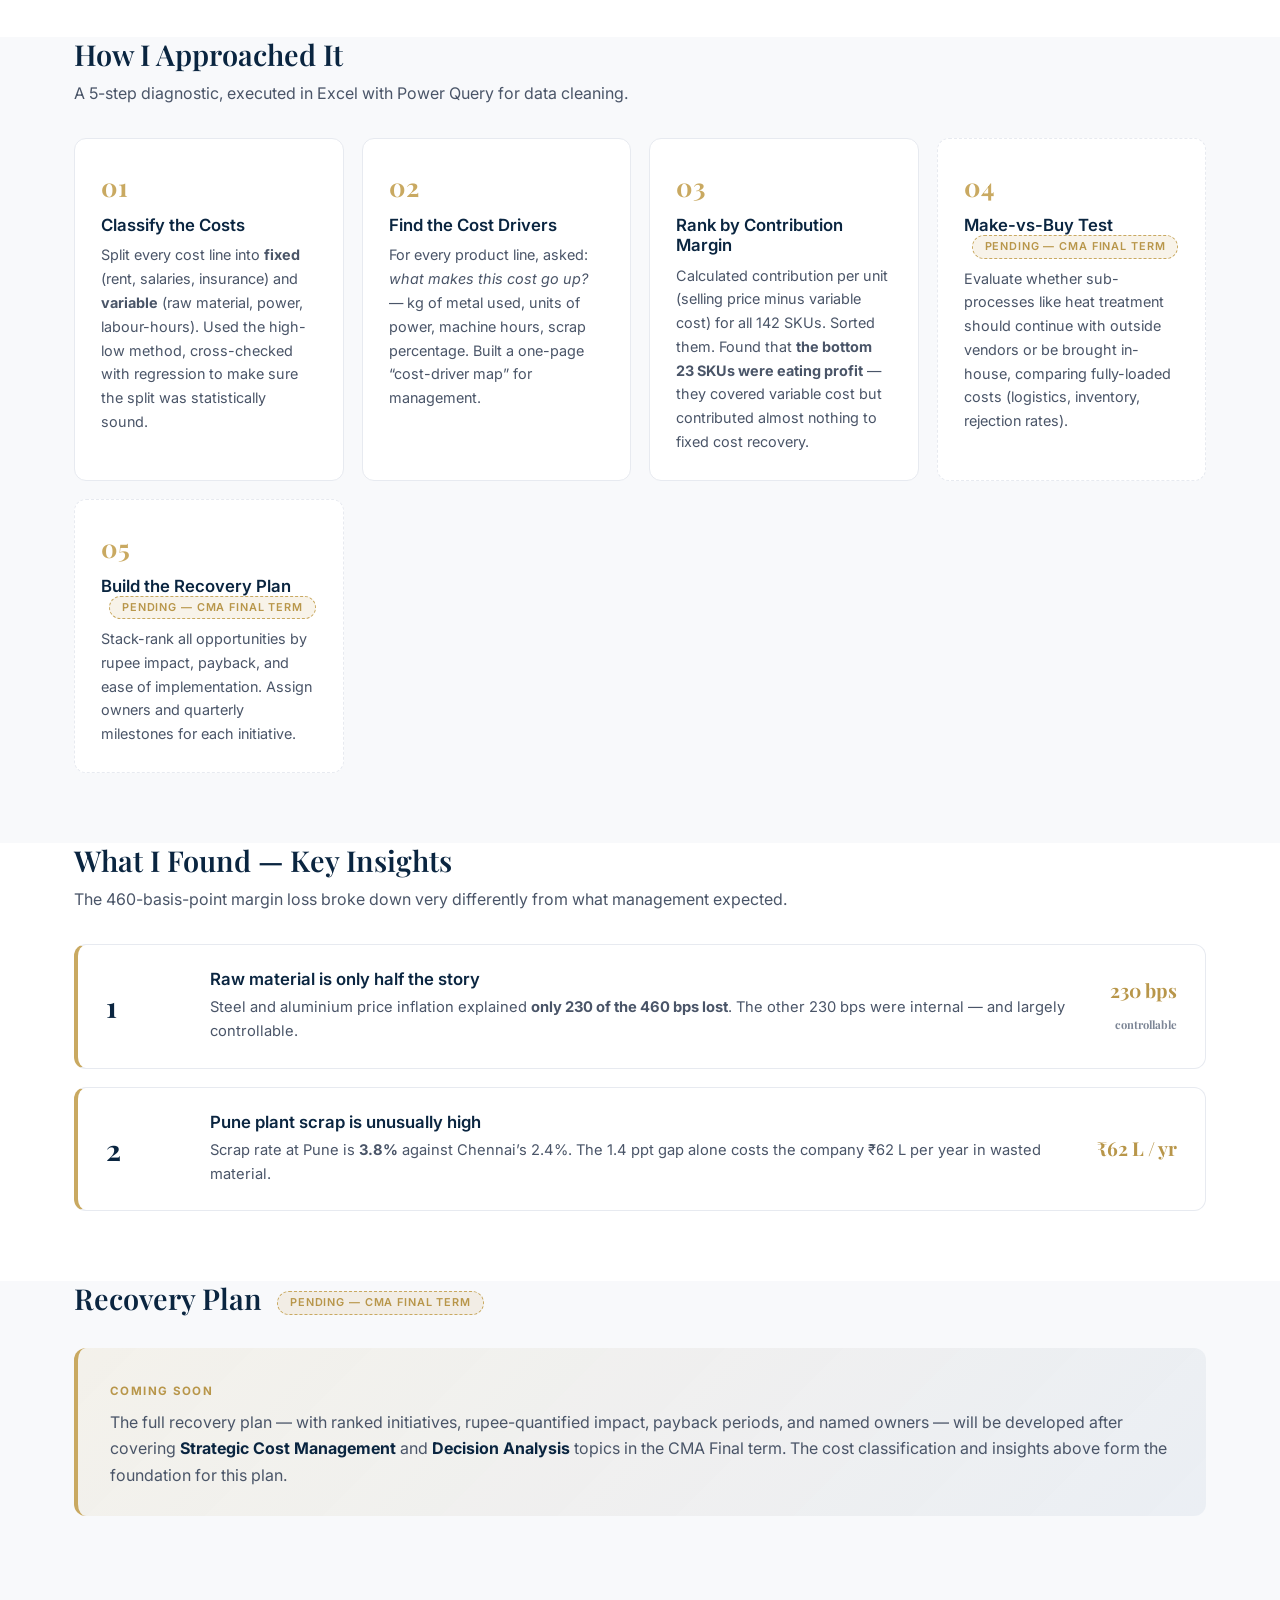
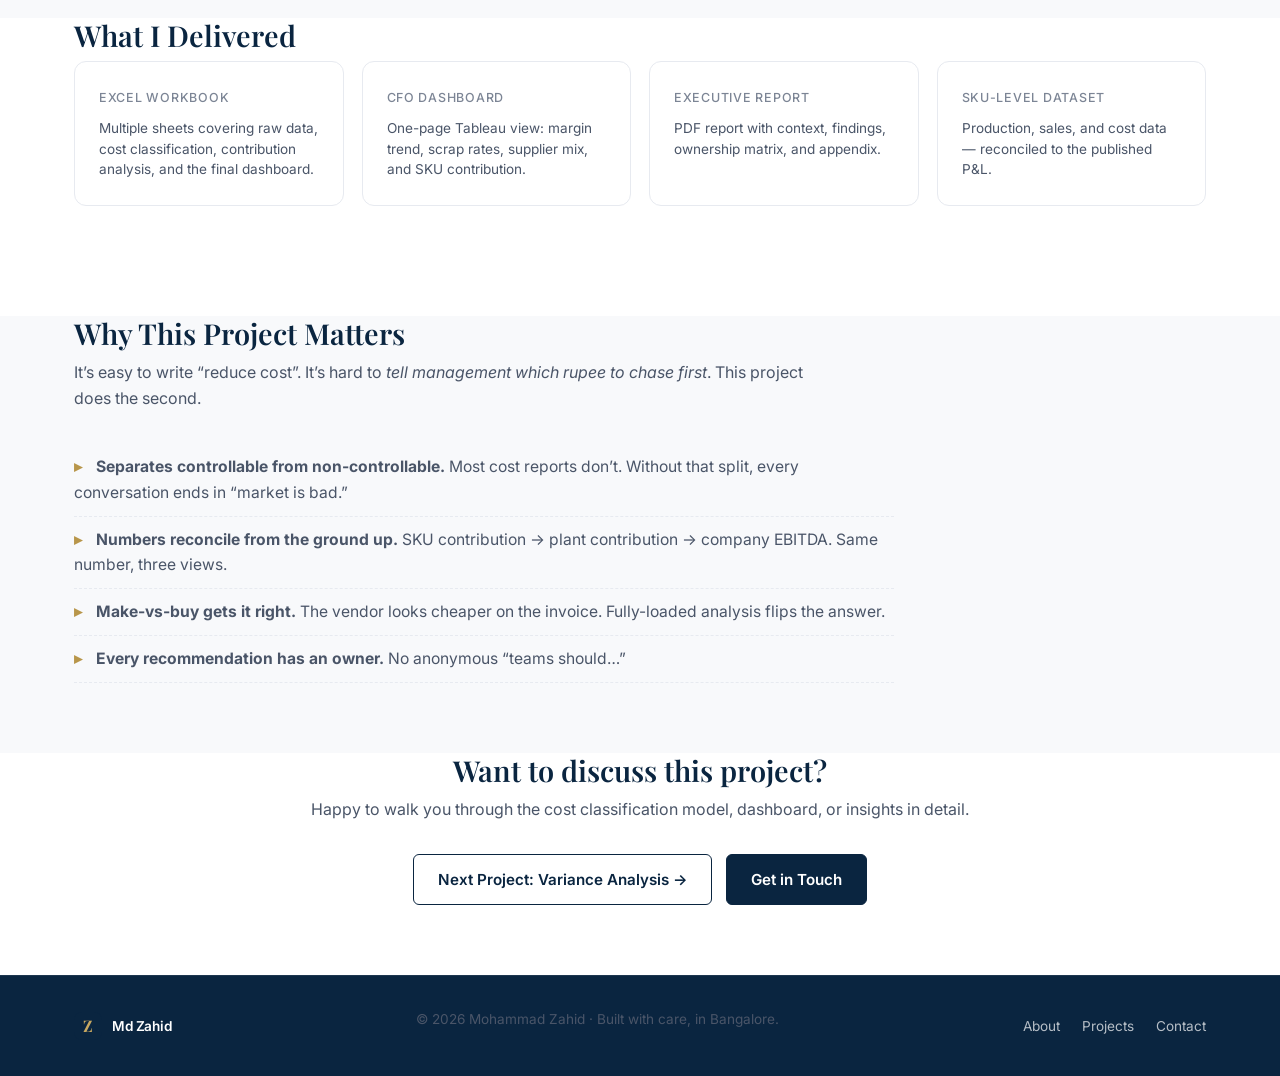
==== commit 57d90395: "updated name" ====
--- a/project-1.html
+++ b/project-1.html
@@ -4,7 +4,7 @@
   <meta charset="UTF-8" />
   <meta name="viewport" content="width=device-width, initial-scale=1.0" />
   <meta name="description" content="Project 1 — Cost Analysis & Optimization for an Indian auto-component manufacturer. ₹2.18 Cr/year savings identified through cost-driver analysis." />
-  <title>Project 1 · Margin Recovery — Auto-Component Maker · IamZahid.xyz</title>
+  <title>Project 1 · Margin Recovery — Auto-Component Maker · Md Zahid</title>
 
   <link rel="preconnect" href="https://fonts.googleapis.com" />
   <link rel="preconnect" href="https://fonts.gstatic.com" crossorigin />
@@ -19,7 +19,7 @@
     <div class="container nav-inner">
       <a href="index.html" class="brand">
         <span class="brand-mark">Z</span>
-        <span class="brand-text">IamZahid<span class="brand-dot">.xyz</span></span>
+        <span class="brand-text">Md Zahid</span>
       </a>
       <nav>
         <button class="nav-toggle" aria-label="Toggle menu" aria-expanded="false">
@@ -279,7 +279,7 @@
     <div class="container footer-inner">
       <div>
         <span class="brand-mark sm">Z</span>
-        <span class="footer-brand">IamZahid.xyz</span>
+        <span class="footer-brand">Md Zahid</span>
       </div>
       <p>© <span id="year"></span> Mohammad Zahid · Built with care, in Bangalore.</p>
       <ul class="footer-links">
